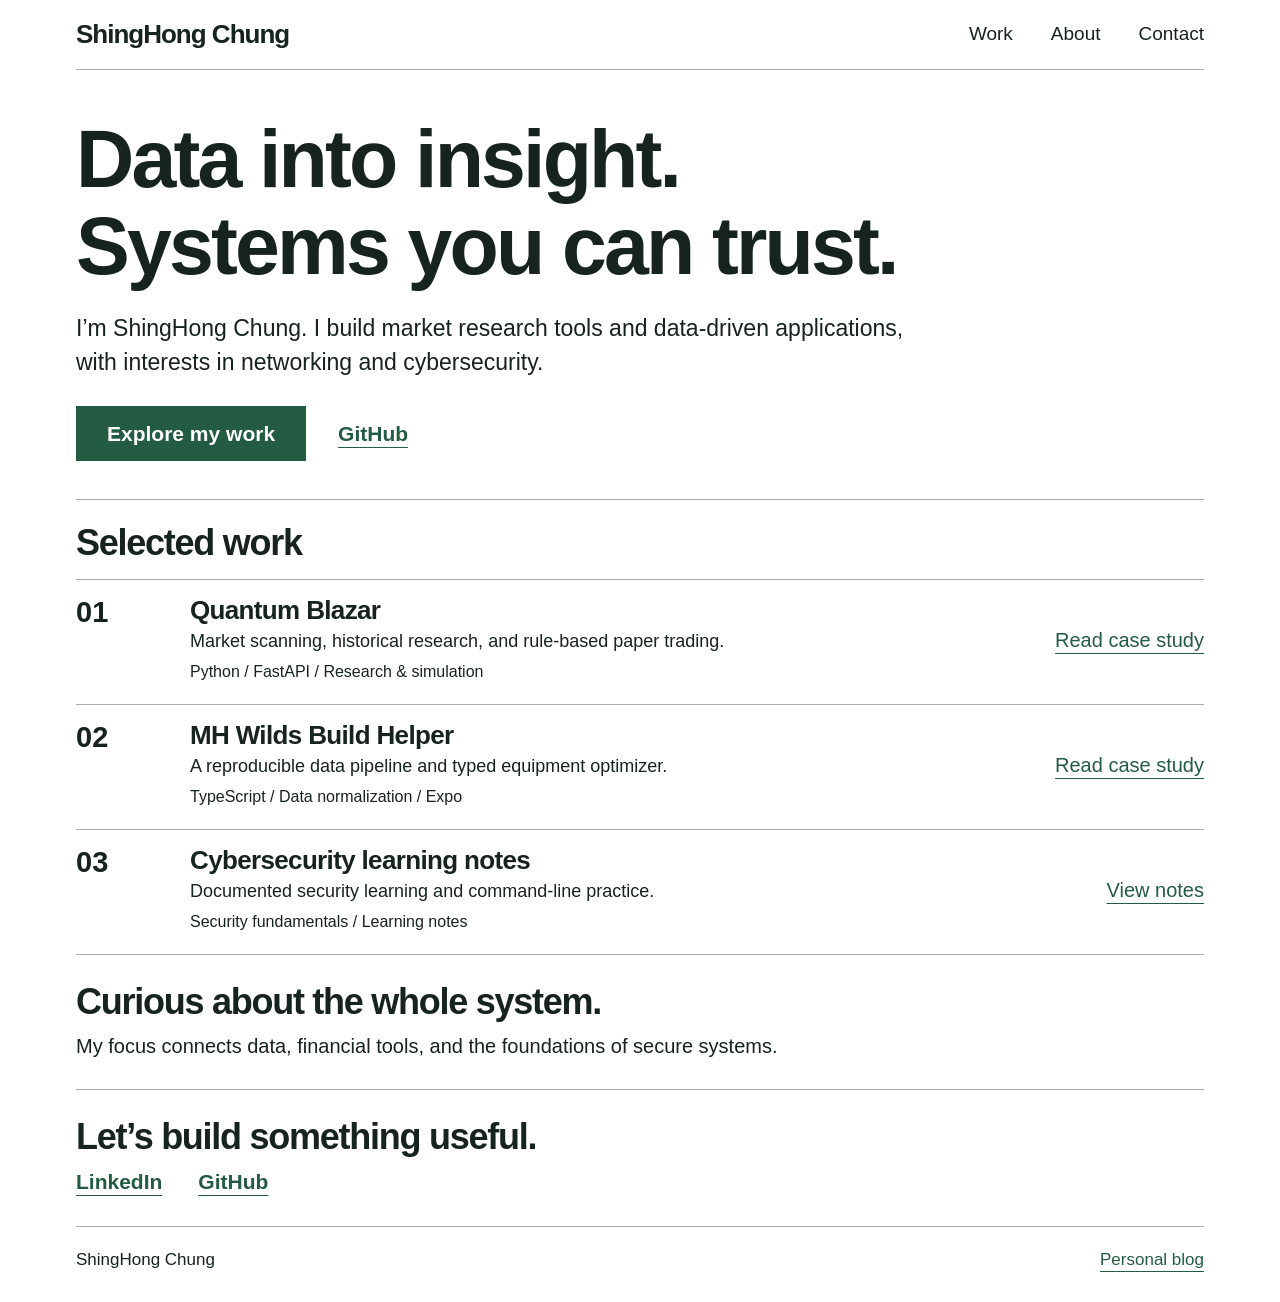
==== site/index.html @ c5cde7eb "Build professional data and fintech portfolio" ====
<!doctype html>
<html lang="en">
<head>
  <meta charset="utf-8">
  <meta name="viewport" content="width=device-width, initial-scale=1">
  <meta name="description" content="ShingHong Chung's portfolio: market research tools, data pipelines, and cybersecurity learning.">
  <meta name="theme-color" content="#245c43">
  <title>ShingHong Chung — Data &amp; Fintech Portfolio</title>
  <link rel="icon" href="./favicon.svg" type="image/svg+xml">
  <link rel="stylesheet" href="./styles.css">
</head>
<body>
  <a class="skip-link" href="#main">Skip to content</a>
  <div class="container">
    <header class="header">
      <a class="brand" href="./">ShingHong Chung</a>
      <nav aria-label="Main navigation"><a href="#work">Work</a><a href="#about">About</a><a href="#contact">Contact</a></nav>
    </header>
    <main id="main">
      <section class="hero" aria-labelledby="intro">
        <h1 id="intro">Data into insight.<br>Systems you can trust.</h1>
        <p>I’m ShingHong Chung. I build market research tools and data-driven applications,<br class="desktop-break"> with interests in networking and cybersecurity.</p>
        <div class="actions"><a class="button" href="#work">Explore my work</a><a href="https://github.com/shinhchung">GitHub</a></div>
      </section>
      <section id="work" aria-labelledby="work-title">
        <h2 id="work-title" class="work-heading">Selected work</h2>
        <article class="project">
          <span class="number" aria-hidden="true">01</span>
          <div><h3>Quantum Blazar</h3><p>Market scanning, historical research, and rule-based paper trading.</p><p class="tech">Python / FastAPI / Research &amp; simulation</p></div>
          <a class="project-link" href="./case-studies/quantum-blazar.html" aria-label="Read Quantum Blazar case study">Read case study</a>
        </article>
        <article class="project">
          <span class="number" aria-hidden="true">02</span>
          <div><h3>MH Wilds Build Helper</h3><p>A reproducible data pipeline and typed equipment optimizer.</p><p class="tech">TypeScript / Data normalization / Expo</p></div>
          <a class="project-link" href="./case-studies/data-pipeline.html" aria-label="Read MH Wilds Build Helper case study">Read case study</a>
        </article>
        <article class="project">
          <span class="number" aria-hidden="true">03</span>
          <div><h3>Cybersecurity learning notes</h3><p>Documented security learning and command-line practice.</p><p class="tech">Security fundamentals / Learning notes</p></div>
          <a class="project-link" href="https://github.com/shinhchung/PerScholasNotes" aria-label="View cybersecurity learning notes on GitHub">View notes</a>
        </article>
      </section>
      <section id="about" class="band" aria-labelledby="about-title"><h2 id="about-title">Curious about the whole system.</h2><p>My focus connects data, financial tools, and the foundations of secure systems.</p></section>
      <section id="contact" class="band" aria-labelledby="contact-title"><h2 id="contact-title">Let’s build something useful.</h2><div class="contact-links"><a href="https://www.linkedin.com/in/shinhchung/">LinkedIn</a><a href="https://github.com/shinhchung">GitHub</a></div></section>
    </main>
    <footer><span>ShingHong Chung</span><a href="https://me.hnghd.com/">Personal blog</a></footer>
  </div>
</body>
</html>
---- site/styles.css ----
:root{color-scheme:light;--ink:#17231e;--accent:#245c43;--muted:#45524b;--line:#a8afab;--bg:#fff;font-family:Arial,Helvetica,sans-serif;color:var(--ink);background:var(--bg);font-synthesis:none}
*{box-sizing:border-box}
html{scroll-behavior:smooth;scroll-padding-top:24px}
body{margin:0;font-size:18px;line-height:1.5}
a{color:var(--accent);text-underline-offset:6px;text-decoration-thickness:1px}
a:hover{text-decoration-thickness:2px}
a:focus-visible{outline:3px solid var(--accent);outline-offset:6px}
.container{max-width:1240px;margin:auto;padding:0 56px}
.header{display:flex;align-items:center;justify-content:space-between;gap:24px;min-height:70px;border-bottom:1px solid var(--line)}
.brand{font-size:26px;font-weight:750;letter-spacing:-1px;color:var(--ink);text-decoration:none}
nav{display:flex;gap:38px}nav a{color:var(--ink);font-size:19px;text-decoration:none}nav a:hover{text-decoration:underline}
h1,h2,h3,p{margin:0}h1,h2,h3{line-height:1.08;letter-spacing:-.035em}
h1{font-size:clamp(48px,6.3vw,84px);font-weight:750}
.hero{padding:46px 0 38px;border-bottom:1px solid var(--line)}
.hero p{font-size:23px;line-height:1.45;margin-top:22px;max-width:1050px}
.actions{display:flex;align-items:center;gap:32px;margin-top:27px;font-size:21px;font-weight:700}
.button{display:inline-block;color:#fff;background:var(--accent);padding:11px 30px;text-decoration:none;border:1px solid var(--accent)}
.button:hover{background:#193f2f;text-decoration:none}
h2{font-size:36px;font-weight:750}.work-heading{padding:24px 0 16px}
.project{display:grid;grid-template-columns:90px minmax(0,1fr) auto;gap:24px;align-items:center;border-top:1px solid var(--line);padding:16px 0 20px}
.project:last-child{border-bottom:1px solid var(--line)}
.number{font-size:29px;font-weight:700;align-self:start;line-height:1.15}
h3{font-size:26px;font-weight:750;letter-spacing:-.025em}
.project p{margin-top:4px;font-size:18px}.project .tech{font-size:16px;margin-top:5px}
.project-link{font-size:20px;white-space:nowrap}
.band{padding:28px 0;border-bottom:1px solid var(--line)}.band p{font-size:20px;margin-top:9px}
.contact-links{display:flex;gap:36px;margin-top:9px;font-size:21px;font-weight:700}
footer{display:flex;justify-content:space-between;gap:24px;padding:20px 0 30px;font-size:17px}
.skip-link{position:absolute;top:-80px;left:16px;padding:10px;background:#fff;z-index:2}.skip-link:focus{top:8px}
.case{max-width:850px;padding:44px 0 64px}.back{display:inline-block;margin-bottom:32px}
.case h1{font-size:clamp(40px,5vw,64px)}.case .lead{font-size:24px;color:var(--muted);margin:20px 0 36px}
.case h2{font-size:28px;margin:32px 0 12px}.case p{margin:12px 0}.case ul{padding-left:24px}.case li{margin:10px 0}.case code{font-size:.9em;overflow-wrap:anywhere}.case .context{border-left:3px solid var(--accent);padding:4px 0 4px 20px;margin-top:28px}.case a{overflow-wrap:anywhere}
@media(min-width:1500px){.container{max-width:1360px}h1{font-size:90px}}
@media(max-width:900px){.container{padding:0 28px}h1{font-size:clamp(46px,7vw,66px)}.hero p{font-size:21px}.desktop-break{display:none}.project{grid-template-columns:44px minmax(0,1fr);gap:12px}.project-link{grid-column:2;font-size:18px}.brand{font-size:23px}nav{gap:24px}h2{font-size:32px}}
@media(max-width:540px){.container{padding:0 22px}.header{align-items:flex-start;flex-direction:column;gap:14px;padding:19px 0;min-height:0}.brand{font-size:24px}nav{gap:30px}nav a{font-size:16px}.hero{padding:36px 0 32px}h1{font-size:clamp(38px,9.8vw,52px);letter-spacing:-.045em}.hero p{font-size:19px;margin-top:20px}.actions{gap:24px;font-size:17px}.button{padding:12px 18px}h2{font-size:29px}.work-heading{padding:26px 0 18px}.project{padding:22px 0;row-gap:14px;column-gap:10px;grid-template-columns:32px minmax(0,1fr)}.number{font-size:23px}h3{font-size:23px;line-height:1.15}.project p{font-size:17px;line-height:1.5}.project .tech{font-size:14px;color:var(--muted)}.band{padding:28px 0}.band p{font-size:18px}.contact-links{font-size:19px}footer{font-size:14px;gap:12px}.case{padding-top:28px}.case .lead{font-size:21px}}
@media(prefers-reduced-motion:reduce){html{scroll-behavior:auto}}
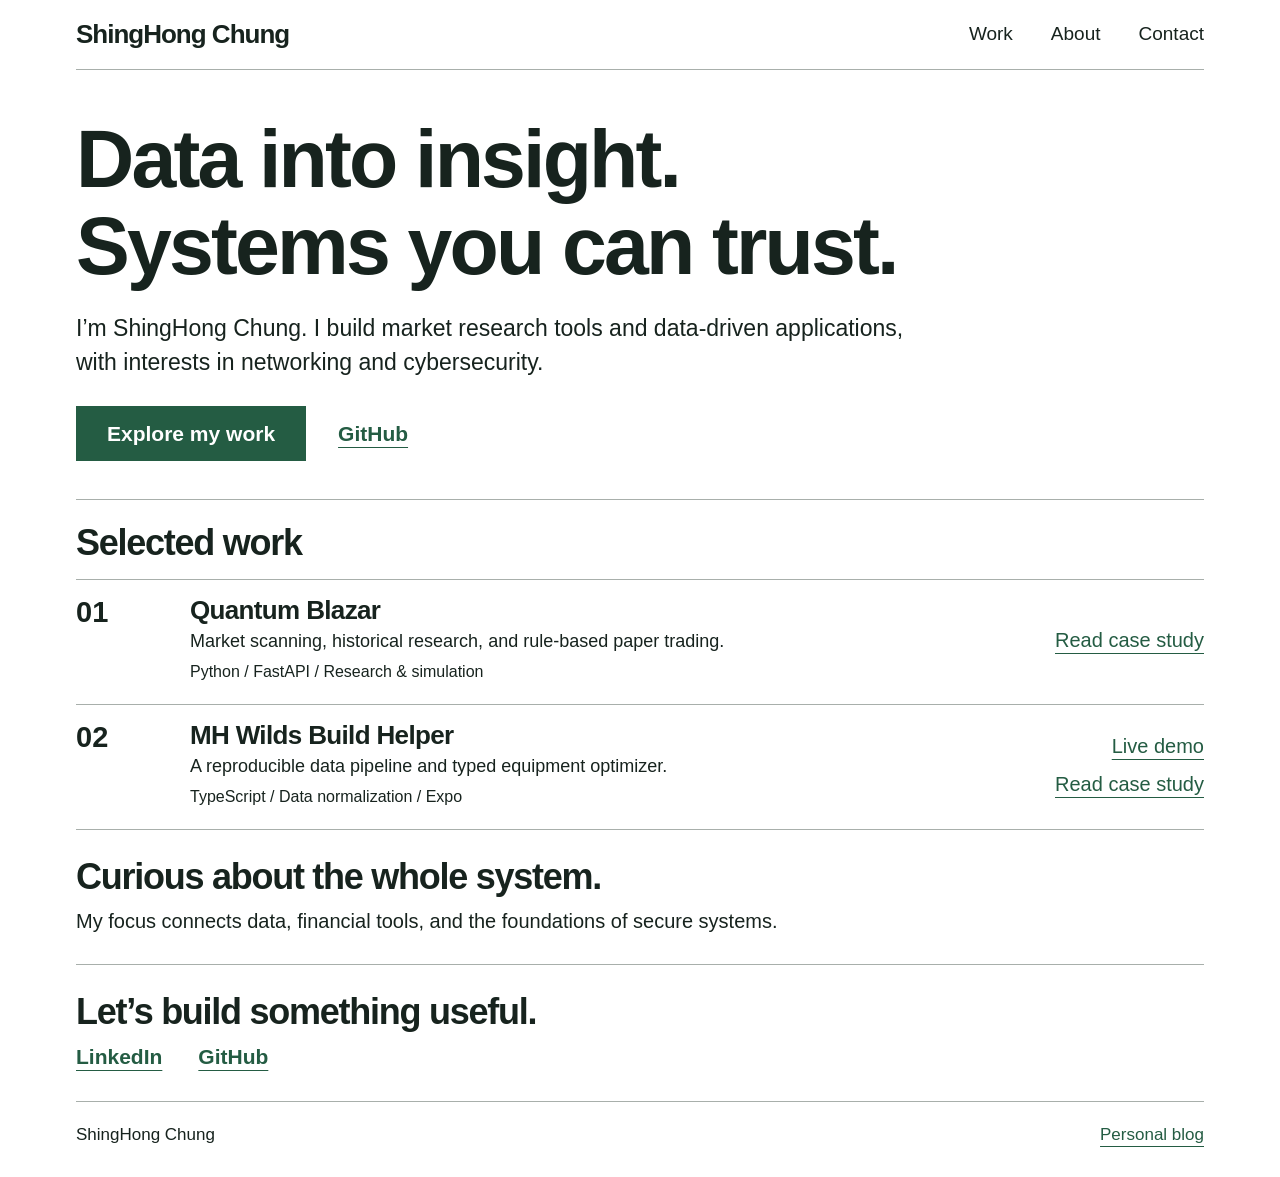
==== commit ed392aa8: "Focus portfolio on projects and add MH Wilds demo" ====
--- a/site/index.html
+++ b/site/index.html
@@ -3,7 +3,7 @@
 <head>
   <meta charset="utf-8">
   <meta name="viewport" content="width=device-width, initial-scale=1">
-  <meta name="description" content="ShingHong Chung's portfolio: market research tools, data pipelines, and cybersecurity learning.">
+  <meta name="description" content="ShingHong Chung's portfolio: market research tools, data pipelines, and practical applications.">
   <meta name="theme-color" content="#245c43">
   <title>ShingHong Chung — Data &amp; Fintech Portfolio</title>
   <link rel="icon" href="./favicon.svg" type="image/svg+xml">
@@ -32,12 +32,7 @@
         <article class="project">
           <span class="number" aria-hidden="true">02</span>
           <div><h3>MH Wilds Build Helper</h3><p>A reproducible data pipeline and typed equipment optimizer.</p><p class="tech">TypeScript / Data normalization / Expo</p></div>
-          <a class="project-link" href="./case-studies/data-pipeline.html" aria-label="Read MH Wilds Build Helper case study">Read case study</a>
-        </article>
-        <article class="project">
-          <span class="number" aria-hidden="true">03</span>
-          <div><h3>Cybersecurity learning notes</h3><p>Documented security learning and command-line practice.</p><p class="tech">Security fundamentals / Learning notes</p></div>
-          <a class="project-link" href="https://github.com/shinhchung/PerScholasNotes" aria-label="View cybersecurity learning notes on GitHub">View notes</a>
+          <div class="project-links"><a class="project-link" href="https://me.hnghd.com/mh-wilds-build-helper/" aria-label="Try MH Wilds Build Helper live demo">Live demo</a><a class="project-link" href="./case-studies/data-pipeline.html" aria-label="Read MH Wilds Build Helper case study">Read case study</a></div>
         </article>
       </section>
       <section id="about" class="band" aria-labelledby="about-title"><h2 id="about-title">Curious about the whole system.</h2><p>My focus connects data, financial tools, and the foundations of secure systems.</p></section>
--- a/site/styles.css
+++ b/site/styles.css
@@ -23,6 +23,7 @@
 h3{font-size:26px;font-weight:750;letter-spacing:-.025em}
 .project p{margin-top:4px;font-size:18px}.project .tech{font-size:16px;margin-top:5px}
 .project-link{font-size:20px;white-space:nowrap}
+.project-links{display:flex;flex-direction:column;align-items:flex-end;gap:8px}
 .band{padding:28px 0;border-bottom:1px solid var(--line)}.band p{font-size:20px;margin-top:9px}
 .contact-links{display:flex;gap:36px;margin-top:9px;font-size:21px;font-weight:700}
 footer{display:flex;justify-content:space-between;gap:24px;padding:20px 0 30px;font-size:17px}
@@ -31,6 +32,6 @@
 .case h1{font-size:clamp(40px,5vw,64px)}.case .lead{font-size:24px;color:var(--muted);margin:20px 0 36px}
 .case h2{font-size:28px;margin:32px 0 12px}.case p{margin:12px 0}.case ul{padding-left:24px}.case li{margin:10px 0}.case code{font-size:.9em;overflow-wrap:anywhere}.case .context{border-left:3px solid var(--accent);padding:4px 0 4px 20px;margin-top:28px}.case a{overflow-wrap:anywhere}
 @media(min-width:1500px){.container{max-width:1360px}h1{font-size:90px}}
-@media(max-width:900px){.container{padding:0 28px}h1{font-size:clamp(46px,7vw,66px)}.hero p{font-size:21px}.desktop-break{display:none}.project{grid-template-columns:44px minmax(0,1fr);gap:12px}.project-link{grid-column:2;font-size:18px}.brand{font-size:23px}nav{gap:24px}h2{font-size:32px}}
+@media(max-width:900px){.container{padding:0 28px}h1{font-size:clamp(46px,7vw,66px)}.hero p{font-size:21px}.desktop-break{display:none}.project{grid-template-columns:44px minmax(0,1fr);gap:12px}.project-link{grid-column:2;font-size:18px}.project-links{grid-column:2;align-items:flex-start;gap:10px}.brand{font-size:23px}nav{gap:24px}h2{font-size:32px}}
 @media(max-width:540px){.container{padding:0 22px}.header{align-items:flex-start;flex-direction:column;gap:14px;padding:19px 0;min-height:0}.brand{font-size:24px}nav{gap:30px}nav a{font-size:16px}.hero{padding:36px 0 32px}h1{font-size:clamp(38px,9.8vw,52px);letter-spacing:-.045em}.hero p{font-size:19px;margin-top:20px}.actions{gap:24px;font-size:17px}.button{padding:12px 18px}h2{font-size:29px}.work-heading{padding:26px 0 18px}.project{padding:22px 0;row-gap:14px;column-gap:10px;grid-template-columns:32px minmax(0,1fr)}.number{font-size:23px}h3{font-size:23px;line-height:1.15}.project p{font-size:17px;line-height:1.5}.project .tech{font-size:14px;color:var(--muted)}.band{padding:28px 0}.band p{font-size:18px}.contact-links{font-size:19px}footer{font-size:14px;gap:12px}.case{padding-top:28px}.case .lead{font-size:21px}}
 @media(prefers-reduced-motion:reduce){html{scroll-behavior:auto}}
